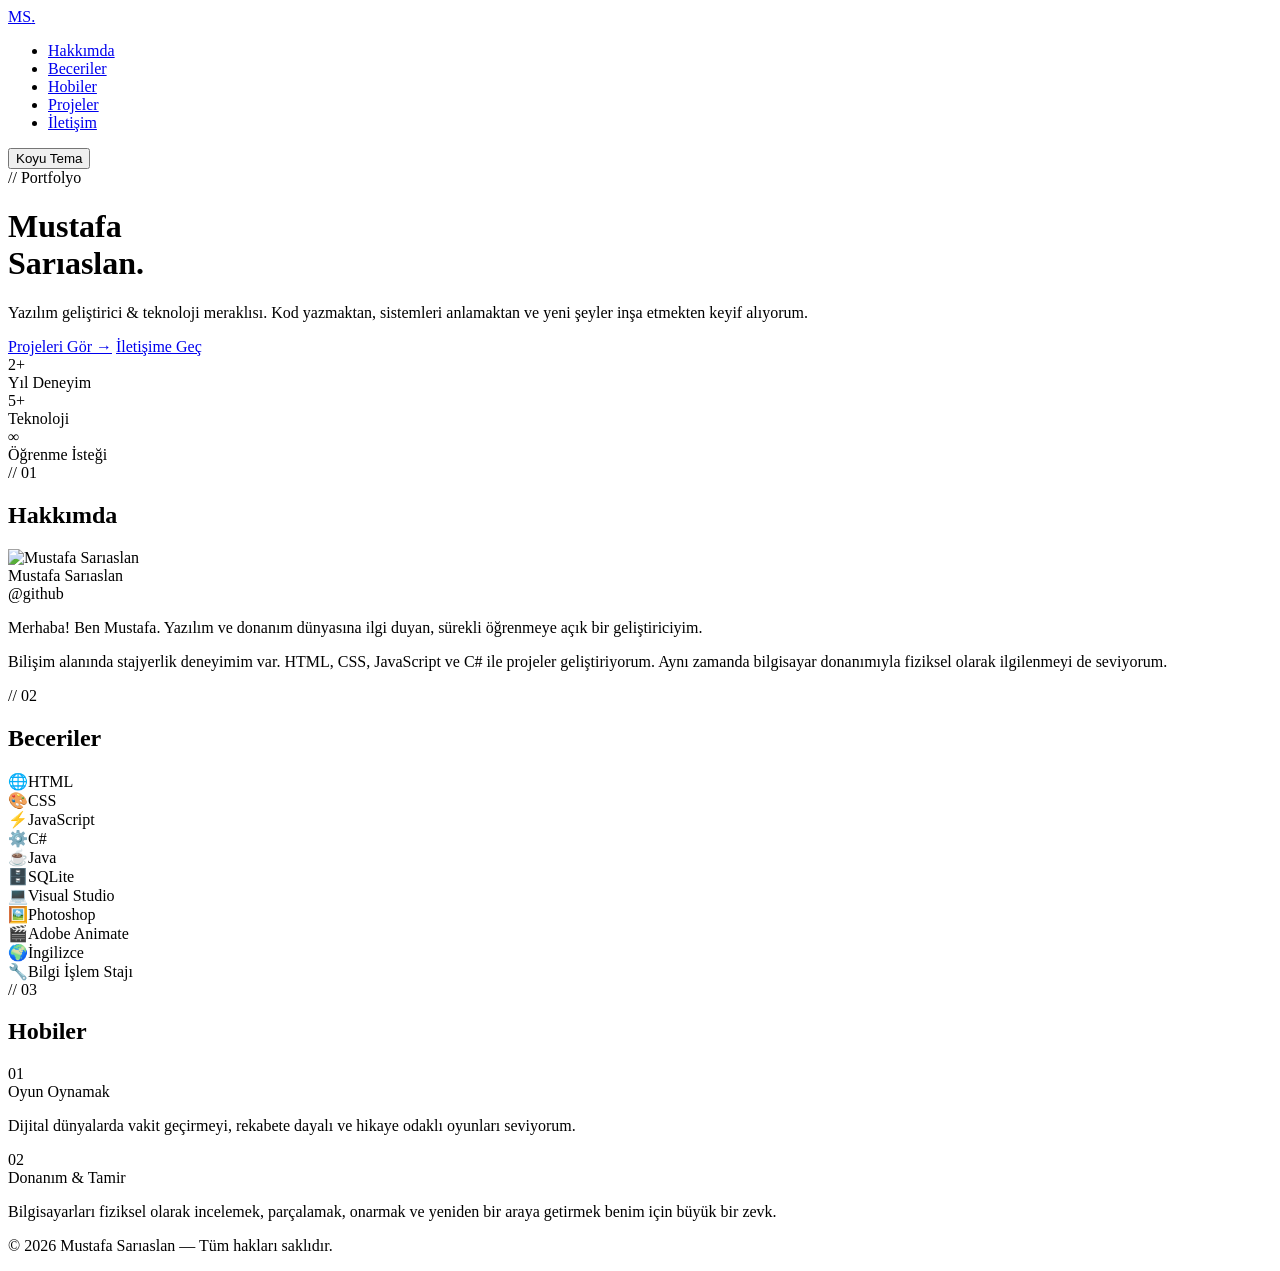
==== index.html @ da4e5751 "index.html eklendi" ====
<!DOCTYPE html>
<html lang="tr">
<head>
  <meta charset="UTF-8" />
  <meta name="viewport" content="width=device-width, initial-scale=1.0" />
  <title>Mustafa Sarıaslan — Portfolio</title>
  <link rel="stylesheet" href="assets/css/style.css" />
</head>
<body>

  <nav>
    <a class="nav-logo" href="index.html">MS<span>.</span></a>
    <ul class="nav-links">
      <li><a href="#hakkimda">Hakkımda</a></li>
      <li><a href="#beceriler">Beceriler</a></li>
      <li><a href="#hobiler">Hobiler</a></li>
      <li><a href="pages/projects.html">Projeler</a></li>
      <li><a href="pages/contact.html">İletişim</a></li>
    </ul>
    <button class="theme-toggle" id="theme-toggle">
      <span class="dot"></span>
      <span id="theme-label">Koyu Tema</span>
    </button>
  </nav>

  <!-- HERO -->
  <div class="hero">
    <div class="hero-bg"></div>
    <div class="hero-grid"></div>

    <div class="hero-content">
      <span class="hero-tag">// Portfolyo</span>
      <h1>
        Mustafa<br>
        <span class="accent2">Sarıaslan</span><span class="accent">.</span>
      </h1>
      <p class="hero-desc">
        Yazılım geliştirici & teknoloji meraklısı. Kod yazmaktan, sistemleri anlamaktan ve yeni şeyler inşa etmekten keyif alıyorum.
      </p>
      <div class="hero-cta">
        <a href="pages/projects.html" class="btn btn-primary">Projeleri Gör →</a>
        <a href="pages/contact.html" class="btn btn-outline">İletişime Geç</a>
      </div>
    </div>

    <div class="hero-right">
      <div class="hero-card">
        <div class="hero-stat">
          <div class="stat-item">
            <div class="stat-num">2+</div>
            <div class="stat-label">Yıl Deneyim</div>
          </div>
          <div class="stat-item">
            <div class="stat-num">5+</div>
            <div class="stat-label">Teknoloji</div>
          </div>
          <div class="stat-item">
            <div class="stat-num">∞</div>
            <div class="stat-label">Öğrenme İsteği</div>
          </div>
        </div>
      </div>
    </div>
  </div>

  <div class="divider"></div>

  <!-- HAKKIMDA -->
  <section id="hakkimda">
    <div class="section-label fade-up">// 01</div>
    <h2 class="section-title fade-up">Hakkımda</h2>

    <div class="about-layout">
      <div class="avatar-wrap fade-up">
        <div class="avatar-frame">
          <img src="https://avatars.githubusercontent.com/gb0u" alt="Mustafa Sarıaslan" />
        </div>
        <div class="avatar-info">
          <div class="name">Mustafa Sarıaslan</div>
          <div class="handle">@github</div>
        </div>
      </div>

      <div class="about-text">
        <p class="fade-up">
          Merhaba! Ben Mustafa. Yazılım ve donanım dünyasına ilgi duyan, sürekli öğrenmeye açık bir geliştiriciyim.
        </p>
        <p class="fade-up">
          Bilişim alanında stajyerlik deneyimim var. HTML, CSS, JavaScript ve C# ile projeler geliştiriyorum. Aynı zamanda bilgisayar donanımıyla fiziksel olarak ilgilenmeyi de seviyorum.
        </p>
      </div>
    </div>
  </section>

  <div class="divider"></div>

  <!-- BECERİLER -->
  <section id="beceriler">
    <div class="section-label fade-up">// 02</div>
    <h2 class="section-title fade-up">Beceriler</h2>
    <div class="skills-grid">
      <div class="skill-card fade-up"><span class="skill-icon">🌐</span>HTML</div>
      <div class="skill-card fade-up"><span class="skill-icon">🎨</span>CSS</div>
      <div class="skill-card fade-up"><span class="skill-icon">⚡</span>JavaScript</div>
      <div class="skill-card fade-up"><span class="skill-icon">⚙️</span>C#</div>
      <div class="skill-card fade-up"><span class="skill-icon">☕</span>Java</div>
      <div class="skill-card fade-up"><span class="skill-icon">🗄️</span>SQLite</div>
      <div class="skill-card fade-up"><span class="skill-icon">💻</span>Visual Studio</div>
      <div class="skill-card fade-up"><span class="skill-icon">🖼️</span>Photoshop</div>
      <div class="skill-card fade-up"><span class="skill-icon">🎬</span>Adobe Animate</div>
      <div class="skill-card fade-up"><span class="skill-icon">🌍</span>İngilizce</div>
      <div class="skill-card fade-up"><span class="skill-icon">🔧</span>Bilgi İşlem Stajı</div>
    </div>
  </section>

  <div class="divider"></div>

  <!-- HOBİLER -->
  <section id="hobiler">
    <div class="section-label fade-up">// 03</div>
    <h2 class="section-title fade-up">Hobiler</h2>
    <div class="hobbies-grid">
      <div class="hobby-card fade-up">
        <div class="hobby-num">01</div>
        <div class="hobby-title">Oyun Oynamak</div>
        <p class="hobby-desc">Dijital dünyalarda vakit geçirmeyi, rekabete dayalı ve hikaye odaklı oyunları seviyorum.</p>
      </div>
      <div class="hobby-card fade-up">
        <div class="hobby-num">02</div>
        <div class="hobby-title">Donanım & Tamir</div>
        <p class="hobby-desc">Bilgisayarları fiziksel olarak incelemek, parçalamak, onarmak ve yeniden bir araya getirmek benim için büyük bir zevk.</p>
      </div>
    </div>
  </section>

  <div class="divider"></div>

  <footer>
    <p>© 2026 Mustafa Sarıaslan — Tüm hakları saklıdır.</p>
  </footer>

  <script src="assets/js/jScript.js"></script>
</body>
</html>
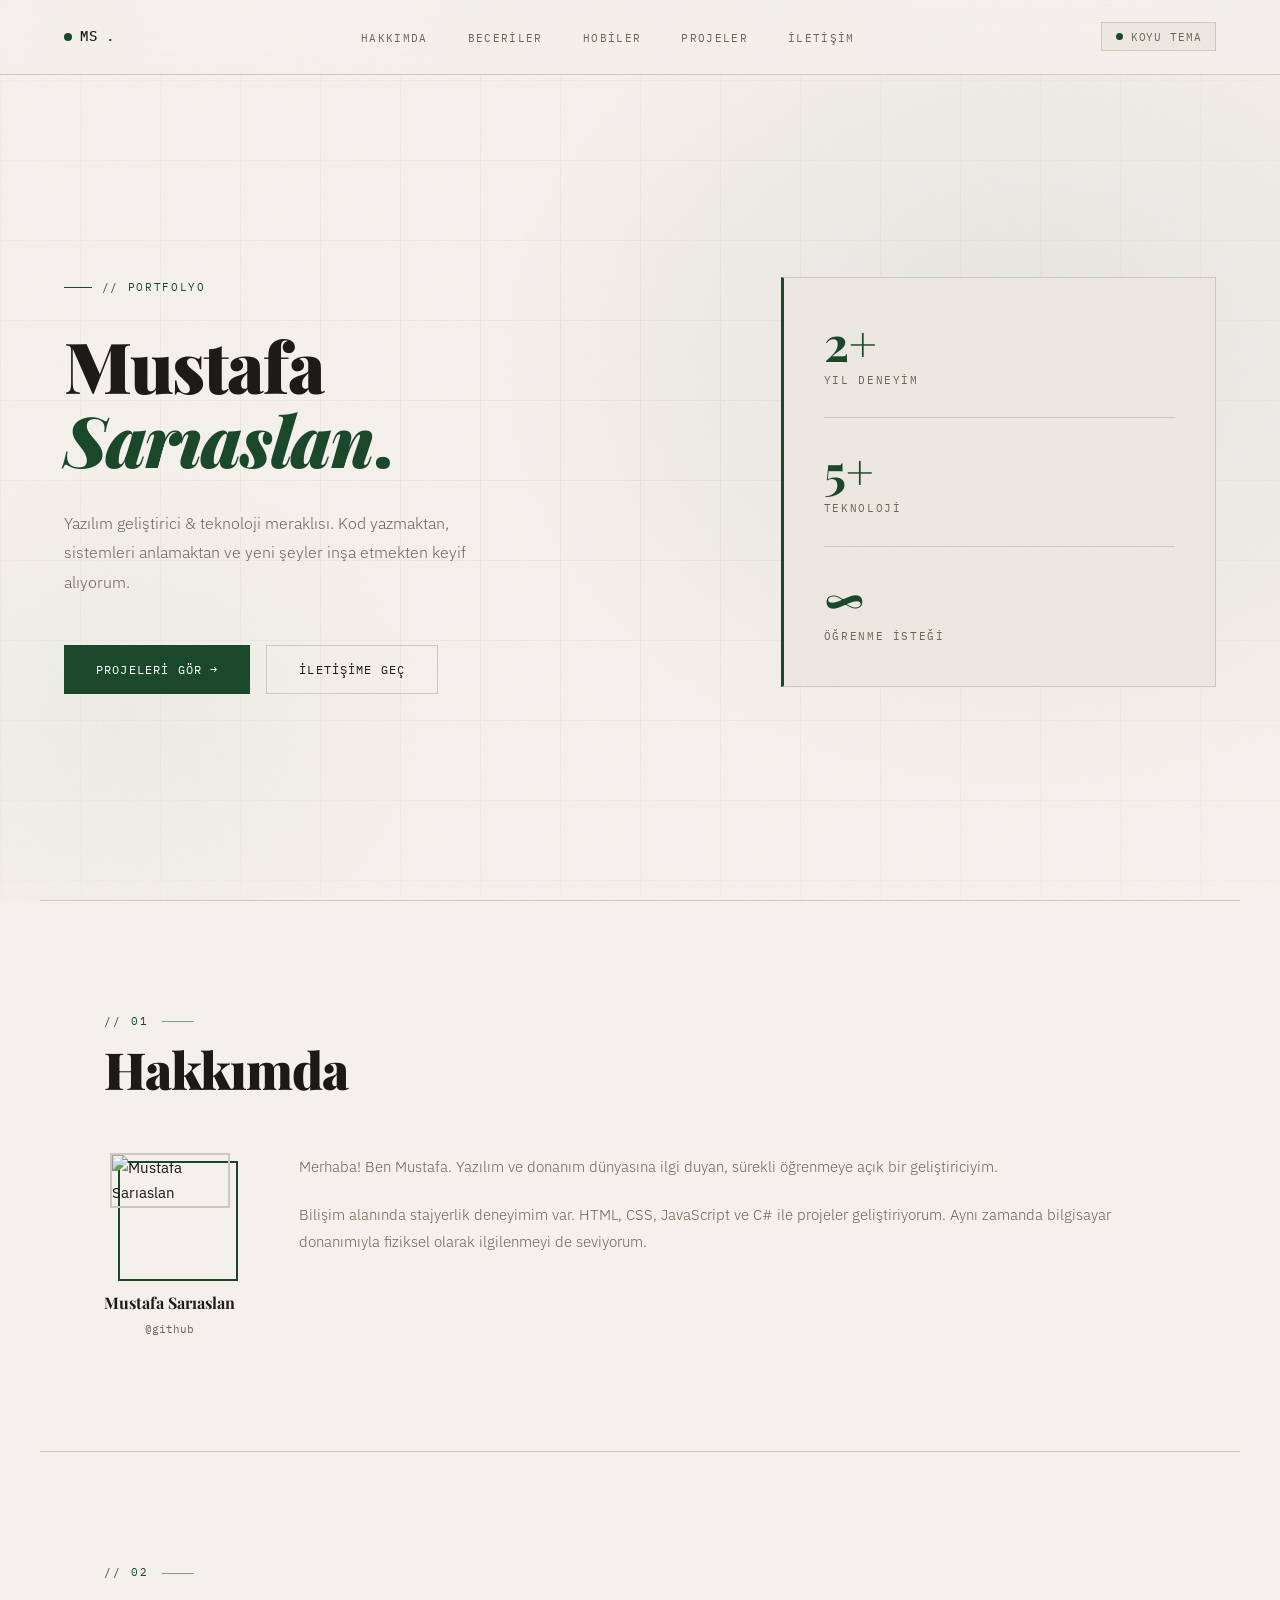
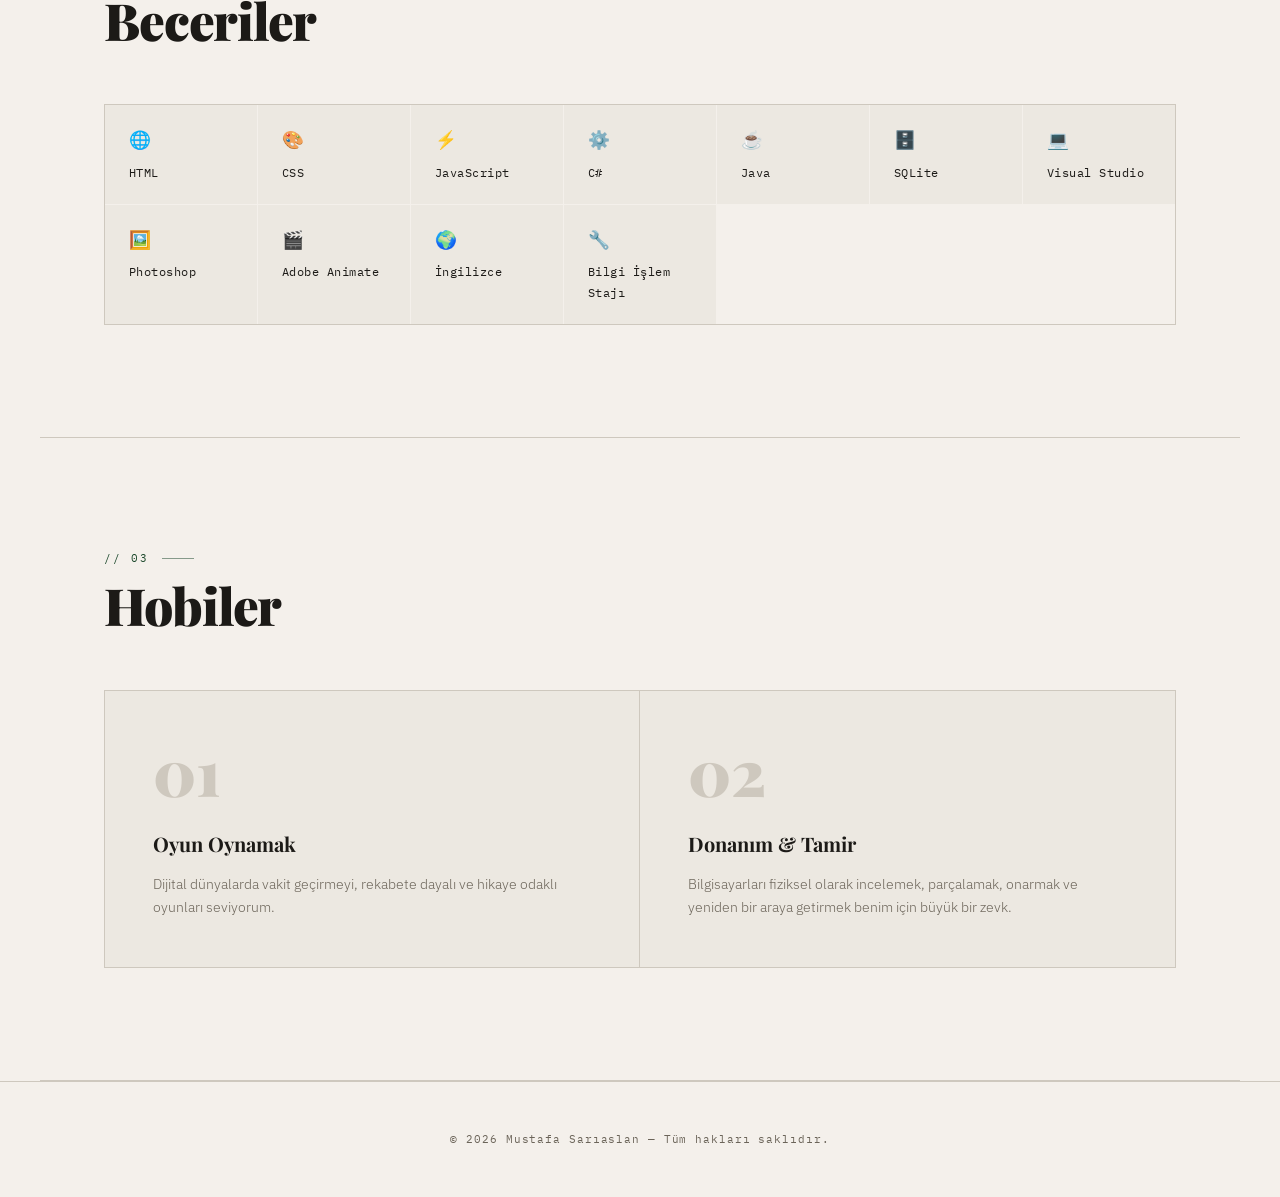
==== commit 3cbff8cf: "Add header and navigation to index.html" ====
--- a/index.html
+++ b/index.html
@@ -1,6 +1,22 @@
 <!DOCTYPE html>
 <html lang="tr">
 <head>
+  <header>
+  <nav class="navbar">
+    <div class="logo">MySite</div>
+
+    <ul class="nav-links" id="navLinks">
+      <li><a href="#">Ana Sayfa</a></li>
+      <li><a href="#">Hakkımda</a></li>
+      <li><a href="#">Projeler</a></li>
+      <li><a href="#">İletişim</a></li>
+    </ul>
+
+    <div class="hamburger" id="hamburger">
+      ☰
+    </div>
+  </nav>
+</header>
   <meta charset="UTF-8" />
   <meta name="viewport" content="width=device-width, initial-scale=1.0" />
   <title>Mustafa Sarıaslan — Portfolio</title>
--- a/assets/css/style.css
+++ b/assets/css/style.css
@@ -0,0 +1,672 @@
+@import url('https://fonts.googleapis.com/css2?family=Playfair+Display:ital,wght@0,400;0,700;0,900;1,400;1,700&family=IBM+Plex+Mono:wght@300;400;500&family=IBM+Plex+Sans:wght@300;400;500&display=swap');
+
+/* === FOREST (light) === */
+:root {
+  --bg: #f4f0eb;
+  --surface: #ece8e1;
+  --surface2: #e2ddd5;
+  --border: #cec8be;
+  --accent: #1a472a;
+  --accent2: #2d7a47;
+  --accent-light: rgba(26,71,42,0.07);
+  --text: #1c1a17;
+  --muted: #6b6459;
+  --glow: rgba(26,71,42,0.15);
+  --nav-bg: rgba(244,240,235,0.92);
+  --hero-grid-color: #d8d2c8;
+  --tag-bg: rgba(26,71,42,0.1);
+}
+
+/* === OBSIDIAN (dark) === */
+:root.dark {
+  --bg: #0e0f0d;
+  --surface: #161813;
+  --surface2: #1d2019;
+  --border: #2e3228;
+  --accent: #4caf72;
+  --accent2: #2d7a47;
+  --accent-light: rgba(76,175,114,0.07);
+  --text: #e8e4dc;
+  --muted: #7a8072;
+  --glow: rgba(76,175,114,0.15);
+  --nav-bg: rgba(14,15,13,0.92);
+  --hero-grid-color: #1d2019;
+  --tag-bg: rgba(76,175,114,0.1);
+}
+
+*, *::before, *::after { box-sizing: border-box; margin: 0; padding: 0; }
+html { scroll-behavior: smooth; }
+
+body {
+  background: var(--bg);
+  color: var(--text);
+  font-family: 'IBM Plex Sans', sans-serif;
+  font-size: 15px;
+  line-height: 1.7;
+  min-height: 100vh;
+  overflow-x: hidden;
+}
+
+body::before {
+  content: '';
+  position: fixed;
+  inset: 0;
+  background-image: url("data:image/svg+xml,%3Csvg viewBox='0 0 512 512' xmlns='http://www.w3.org/2000/svg'%3E%3Cfilter id='noise'%3E%3CfeTurbulence type='fractalNoise' baseFrequency='0.75' numOctaves='4' stitchTiles='stitch'/%3E%3C/filter%3E%3Crect width='100%25' height='100%25' filter='url(%23noise)' opacity='0.04'/%3E%3C/svg%3E");
+  pointer-events: none;
+  z-index: 999;
+  opacity: 0.5;
+}
+
+/* NAV */
+nav {
+  position: fixed;
+  top: 0; left: 0; right: 0;
+  z-index: 100;
+  display: flex;
+  align-items: center;
+  justify-content: space-between;
+  padding: 1.4rem 4rem;
+  background: var(--nav-bg);
+  backdrop-filter: blur(24px);
+  border-bottom: 1px solid var(--border);
+}
+
+.nav-logo {
+  font-family: 'IBM Plex Mono', monospace;
+  font-weight: 500;
+  font-size: 0.88rem;
+  color: var(--text);
+  text-decoration: none;
+  letter-spacing: 0.06em;
+  display: flex;
+  align-items: center;
+  gap: 0.5rem;
+}
+
+.nav-logo::before {
+  content: '';
+  width: 8px;
+  height: 8px;
+  background: var(--accent);
+  border-radius: 50%;
+  display: inline-block;
+}
+
+.nav-logo span { color: var(--accent); }
+
+.nav-links { display: flex; gap: 2.5rem; list-style: none; }
+
+.nav-links a {
+  color: var(--muted);
+  text-decoration: none;
+  font-family: 'IBM Plex Mono', monospace;
+  font-size: 0.7rem;
+  letter-spacing: 0.12em;
+  text-transform: uppercase;
+  transition: color 0.2s;
+  position: relative;
+}
+
+.nav-links a::after {
+  content: '';
+  position: absolute;
+  bottom: -3px;
+  left: 0;
+  width: 0;
+  height: 1px;
+  background: var(--accent);
+  transition: width 0.25s;
+}
+
+.nav-links a:hover { color: var(--accent); }
+.nav-links a:hover::after { width: 100%; }
+
+/* HERO */
+.hero {
+  min-height: 100vh;
+  display: grid;
+  grid-template-columns: 1.2fr 0.8fr;
+  align-items: center;
+  padding: 8rem 4rem 4rem;
+  position: relative;
+  overflow: hidden;
+  gap: 4rem;
+}
+
+.hero-bg {
+  position: absolute;
+  inset: 0;
+  background:
+    radial-gradient(ellipse 60% 70% at 80% 40%, rgba(26,71,42,0.07) 0%, transparent 70%),
+    radial-gradient(ellipse 40% 50% at 10% 80%, rgba(45,122,71,0.04) 0%, transparent 60%);
+}
+
+.hero-grid {
+  position: absolute;
+  inset: 0;
+  background-image:
+    linear-gradient(var(--hero-grid-color) 1px, transparent 1px),
+    linear-gradient(90deg, var(--hero-grid-color) 1px, transparent 1px);
+  background-size: 80px 80px;
+  opacity: 0.4;
+  mask-image: radial-gradient(ellipse 100% 80% at 50% 50%, black, transparent);
+}
+
+.hero-content { position: relative; z-index: 1; }
+
+.hero-right {
+  position: relative;
+  z-index: 1;
+  display: flex;
+  flex-direction: column;
+  gap: 0;
+}
+
+.hero-tag {
+  display: inline-flex;
+  align-items: center;
+  gap: 0.6rem;
+  font-family: 'IBM Plex Mono', monospace;
+  font-size: 0.7rem;
+  letter-spacing: 0.15em;
+  text-transform: uppercase;
+  color: var(--accent);
+  margin-bottom: 2rem;
+  animation: fadeUp 0.6s ease both;
+}
+
+.hero-tag::before {
+  content: '';
+  width: 28px;
+  height: 1px;
+  background: var(--accent);
+}
+
+.hero h1 {
+  font-family: 'Playfair Display', serif;
+  font-size: clamp(3rem, 5.5vw, 5.5rem);
+  font-weight: 900;
+  line-height: 1.05;
+  letter-spacing: -0.02em;
+  margin-bottom: 2rem;
+  animation: fadeUp 0.6s 0.1s ease both;
+}
+
+.hero h1 .accent { color: var(--accent); }
+.hero h1 .accent2 {
+  color: var(--accent);
+  font-style: italic;
+}
+
+.hero-desc {
+  font-size: 1rem;
+  color: var(--muted);
+  font-weight: 300;
+  max-width: 440px;
+  margin-bottom: 3rem;
+  animation: fadeUp 0.6s 0.2s ease both;
+  line-height: 1.85;
+}
+
+.hero-cta {
+  display: flex;
+  gap: 1rem;
+  flex-wrap: wrap;
+  animation: fadeUp 0.6s 0.3s ease both;
+}
+
+/* HERO CARD */
+.hero-card {
+  background: var(--surface);
+  border: 1px solid var(--border);
+  border-left: 3px solid var(--accent);
+  padding: 2.5rem;
+  animation: fadeUp 0.8s 0.4s ease both;
+}
+
+.hero-stat { display: flex; flex-direction: column; gap: 0; }
+
+.stat-item {
+  display: flex;
+  flex-direction: column;
+  gap: 0.3rem;
+  padding: 1.75rem 0;
+  border-bottom: 1px solid var(--border);
+}
+
+.stat-item:first-child { padding-top: 0; }
+.stat-item:last-child { border-bottom: none; padding-bottom: 0; }
+
+.stat-num {
+  font-family: 'Playfair Display', serif;
+  font-size: 3rem;
+  font-weight: 700;
+  color: var(--accent);
+  line-height: 1;
+}
+
+.stat-label {
+  font-family: 'IBM Plex Mono', monospace;
+  font-size: 0.68rem;
+  text-transform: uppercase;
+  letter-spacing: 0.15em;
+  color: var(--muted);
+}
+
+/* BUTTONS */
+.btn {
+  display: inline-flex;
+  align-items: center;
+  gap: 0.6rem;
+  padding: 0.85rem 2rem;
+  border-radius: 0;
+  font-family: 'IBM Plex Mono', monospace;
+  font-size: 0.72rem;
+  letter-spacing: 0.1em;
+  text-transform: uppercase;
+  text-decoration: none;
+  transition: all 0.25s;
+  cursor: pointer;
+  border: none;
+}
+
+.btn-primary {
+  background: var(--accent);
+  color: #fff;
+  position: relative;
+  overflow: hidden;
+}
+
+.btn-primary:hover {
+  transform: translateY(-2px);
+  box-shadow: 0 8px 24px var(--glow);
+  background: var(--accent2);
+}
+
+.btn-outline {
+  background: transparent;
+  color: var(--text);
+  border: 1px solid var(--border);
+}
+
+.btn-outline:hover {
+  border-color: var(--accent);
+  color: var(--accent);
+  transform: translateY(-2px);
+}
+
+/* SECTIONS */
+section {
+  padding: 7rem 4rem;
+  max-width: 1200px;
+  margin: 0 auto;
+}
+
+.section-label {
+  font-family: 'IBM Plex Mono', monospace;
+  font-size: 0.66rem;
+  letter-spacing: 0.2em;
+  text-transform: uppercase;
+  color: var(--accent);
+  margin-bottom: 0.6rem;
+  display: flex;
+  align-items: center;
+  gap: 0.75rem;
+}
+
+.section-label::after {
+  content: '';
+  width: 32px;
+  height: 1px;
+  background: var(--accent);
+  opacity: 0.5;
+}
+
+.section-title {
+  font-family: 'Playfair Display', serif;
+  font-size: clamp(2rem, 4vw, 3.5rem);
+  font-weight: 900;
+  letter-spacing: -0.02em;
+  margin-bottom: 3.5rem;
+  line-height: 1.1;
+}
+
+.divider {
+  width: 100%;
+  height: 1px;
+  background: var(--border);
+  max-width: 1200px;
+  margin: 0 auto;
+}
+
+/* ABOUT LAYOUT */
+.about-layout {
+  display: grid;
+  grid-template-columns: auto 1fr;
+  gap: 4rem;
+  align-items: start;
+}
+
+.avatar-wrap {
+  display: flex;
+  flex-direction: column;
+  align-items: center;
+  gap: 1rem;
+  width: fit-content;
+}
+
+.avatar-frame {
+  position: relative;
+  width: 120px;
+  height: 120px;
+}
+
+.avatar-frame::after {
+  content: '';
+  position: absolute;
+  top: 8px;
+  left: 8px;
+  right: -8px;
+  bottom: -8px;
+  border: 2px solid var(--accent);
+  z-index: 0;
+}
+
+.avatar-frame img {
+  width: 120px;
+  height: 120px;
+  border: 2px solid var(--border);
+  position: relative;
+  z-index: 1;
+  object-fit: cover;
+  filter: grayscale(15%);
+}
+
+.avatar-info { text-align: center; }
+
+.avatar-info .name {
+  font-family: 'Playfair Display', serif;
+  font-size: 1rem;
+  font-weight: 700;
+}
+
+.avatar-info .handle {
+  color: var(--muted);
+  font-family: 'IBM Plex Mono', monospace;
+  font-size: 0.7rem;
+  margin-top: 0.25rem;
+}
+
+.about-text p {
+  color: var(--muted);
+  margin-bottom: 1.25rem;
+  line-height: 1.85;
+  font-weight: 300;
+}
+
+/* SKILLS */
+.skills-grid {
+  display: grid;
+  grid-template-columns: repeat(auto-fill, minmax(148px, 1fr));
+  gap: 1px;
+  border: 1px solid var(--border);
+}
+
+.skill-card {
+  padding: 1.25rem 1.5rem;
+  background: var(--surface);
+  font-family: 'IBM Plex Mono', monospace;
+  font-size: 0.76rem;
+  letter-spacing: 0.04em;
+  transition: all 0.22s;
+  position: relative;
+  overflow: hidden;
+}
+
+.skill-card::before {
+  content: '';
+  position: absolute;
+  bottom: 0; left: 0;
+  height: 2px;
+  width: 0;
+  background: var(--accent);
+  transition: width 0.3s;
+}
+
+.skill-card:hover { background: var(--accent-light); color: var(--accent); }
+.skill-card:hover::before { width: 100%; }
+
+.skill-icon { font-size: 1.1rem; margin-bottom: 0.5rem; display: block; }
+
+/* HOBBIES */
+.hobbies-grid {
+  display: grid;
+  grid-template-columns: repeat(auto-fit, minmax(280px, 1fr));
+  gap: 0;
+  border: 1px solid var(--border);
+}
+
+.hobby-card {
+  padding: 3rem;
+  background: var(--surface);
+  transition: all 0.25s;
+  border-right: 1px solid var(--border);
+  position: relative;
+  overflow: hidden;
+}
+
+.hobby-card:last-child { border-right: none; }
+
+.hobby-card::after {
+  content: '';
+  position: absolute;
+  bottom: 0; left: 0; right: 0;
+  height: 0;
+  background: var(--accent-light);
+  transition: height 0.3s;
+  z-index: 0;
+}
+
+.hobby-card:hover::after { height: 100%; }
+.hobby-card > * { position: relative; z-index: 1; }
+
+.hobby-num {
+  font-family: 'Playfair Display', serif;
+  font-size: 4rem;
+  font-weight: 900;
+  color: var(--border);
+  line-height: 1;
+  margin-bottom: 1.5rem;
+  transition: color 0.25s;
+}
+
+.hobby-card:hover .hobby-num { color: var(--accent); }
+
+.hobby-title {
+  font-family: 'Playfair Display', serif;
+  font-size: 1.25rem;
+  font-weight: 700;
+  margin-bottom: 0.75rem;
+}
+
+.hobby-desc { color: var(--muted); font-size: 0.85rem; font-weight: 300; line-height: 1.7; }
+
+/* CONTACT */
+.contact-grid {
+  display: grid;
+  grid-template-columns: repeat(auto-fit, minmax(260px, 1fr));
+  gap: 1px;
+  background: var(--border);
+  border: 1px solid var(--border);
+}
+
+.contact-card {
+  display: flex;
+  align-items: center;
+  gap: 1.25rem;
+  padding: 1.5rem 2rem;
+  background: var(--surface);
+  text-decoration: none;
+  color: var(--text);
+  transition: all 0.22s;
+  position: relative;
+  overflow: hidden;
+}
+
+.contact-card::before {
+  content: '';
+  position: absolute;
+  left: 0; top: 0; bottom: 0;
+  width: 0;
+  background: var(--accent);
+  transition: width 0.25s;
+}
+
+.contact-card:hover { padding-left: 2.5rem; }
+.contact-card:hover::before { width: 3px; }
+
+.contact-icon { font-size: 1.3rem; flex-shrink: 0; position: relative; z-index: 1; }
+
+.contact-label {
+  font-family: 'IBM Plex Mono', monospace;
+  font-size: 0.66rem;
+  color: var(--muted);
+  text-transform: uppercase;
+  letter-spacing: 0.12em;
+  position: relative; z-index: 1;
+}
+
+.contact-value { font-size: 0.86rem; position: relative; z-index: 1; }
+
+/* PROJECTS */
+.projects-grid {
+  display: grid;
+  grid-template-columns: repeat(auto-fill, minmax(320px, 1fr));
+  gap: 1.5rem;
+}
+
+.project-card {
+  background: var(--surface);
+  border: 1px solid var(--border);
+  padding: 2.5rem;
+  transition: all 0.25s;
+  position: relative;
+  overflow: hidden;
+}
+
+.project-card::after {
+  content: '';
+  position: absolute;
+  top: 0; left: 0; right: 0;
+  height: 2px;
+  background: linear-gradient(90deg, var(--accent), transparent);
+  transform: scaleX(0);
+  transform-origin: left;
+  transition: transform 0.35s;
+}
+
+.project-card:hover { border-color: var(--accent); transform: translateY(-4px); }
+.project-card:hover::after { transform: scaleX(1); }
+
+.project-tag {
+  display: inline-block;
+  font-family: 'IBM Plex Mono', monospace;
+  font-size: 0.66rem;
+  letter-spacing: 0.1em;
+  text-transform: uppercase;
+  color: var(--accent);
+  background: var(--tag-bg);
+  padding: 0.2rem 0.6rem;
+  margin-bottom: 1.25rem;
+}
+
+.project-title {
+  font-family: 'Playfair Display', serif;
+  font-size: 1.3rem;
+  font-weight: 700;
+  margin-bottom: 0.75rem;
+}
+
+.project-desc {
+  color: var(--muted);
+  font-size: 0.85rem;
+  font-weight: 300;
+  margin-bottom: 1.75rem;
+  line-height: 1.7;
+}
+
+.project-link {
+  font-family: 'IBM Plex Mono', monospace;
+  font-size: 0.72rem;
+  color: var(--accent);
+  text-decoration: none;
+  letter-spacing: 0.08em;
+  display: inline-flex;
+  align-items: center;
+  gap: 0.4rem;
+  text-transform: uppercase;
+}
+
+.project-link:hover { gap: 0.8rem; }
+
+/* FOOTER */
+footer {
+  text-align: center;
+  padding: 3rem 2rem;
+  border-top: 1px solid var(--border);
+  color: var(--muted);
+  font-family: 'IBM Plex Mono', monospace;
+  font-size: 0.7rem;
+  letter-spacing: 0.08em;
+}
+
+/* ANIMATIONS */
+@keyframes fadeUp {
+  from { opacity: 0; transform: translateY(22px); }
+  to { opacity: 1; transform: translateY(0); }
+}
+
+.fade-up {
+  opacity: 0;
+  transform: translateY(26px);
+  transition: opacity 0.7s ease, transform 0.7s ease;
+}
+
+.fade-up.visible { opacity: 1; transform: translateY(0); }
+
+/* THEME TOGGLE */
+.theme-toggle {
+  display: flex;
+  align-items: center;
+  gap: 0.5rem;
+  background: var(--surface);
+  border: 1px solid var(--border);
+  border-radius: 0;
+  padding: 0.4rem 0.85rem;
+  cursor: pointer;
+  font-family: 'IBM Plex Mono', monospace;
+  font-size: 0.66rem;
+  color: var(--muted);
+  transition: all 0.2s;
+  letter-spacing: 0.08em;
+  text-transform: uppercase;
+}
+
+.theme-toggle:hover { border-color: var(--accent); color: var(--accent); }
+
+.theme-toggle .dot {
+  width: 7px;
+  height: 7px;
+  border-radius: 50%;
+  background: var(--accent);
+  flex-shrink: 0;
+}
+
+@media (max-width: 900px) {
+  nav { padding: 1rem 1.5rem; }
+  .nav-links { gap: 1.5rem; }
+  .hero { grid-template-columns: 1fr; padding: 7rem 1.5rem 3rem; gap: 3rem; }
+  .hero-right { display: none; }
+  section { padding: 4rem 1.5rem; }
+  .about-layout { grid-template-columns: 1fr; gap: 2rem; }
+}
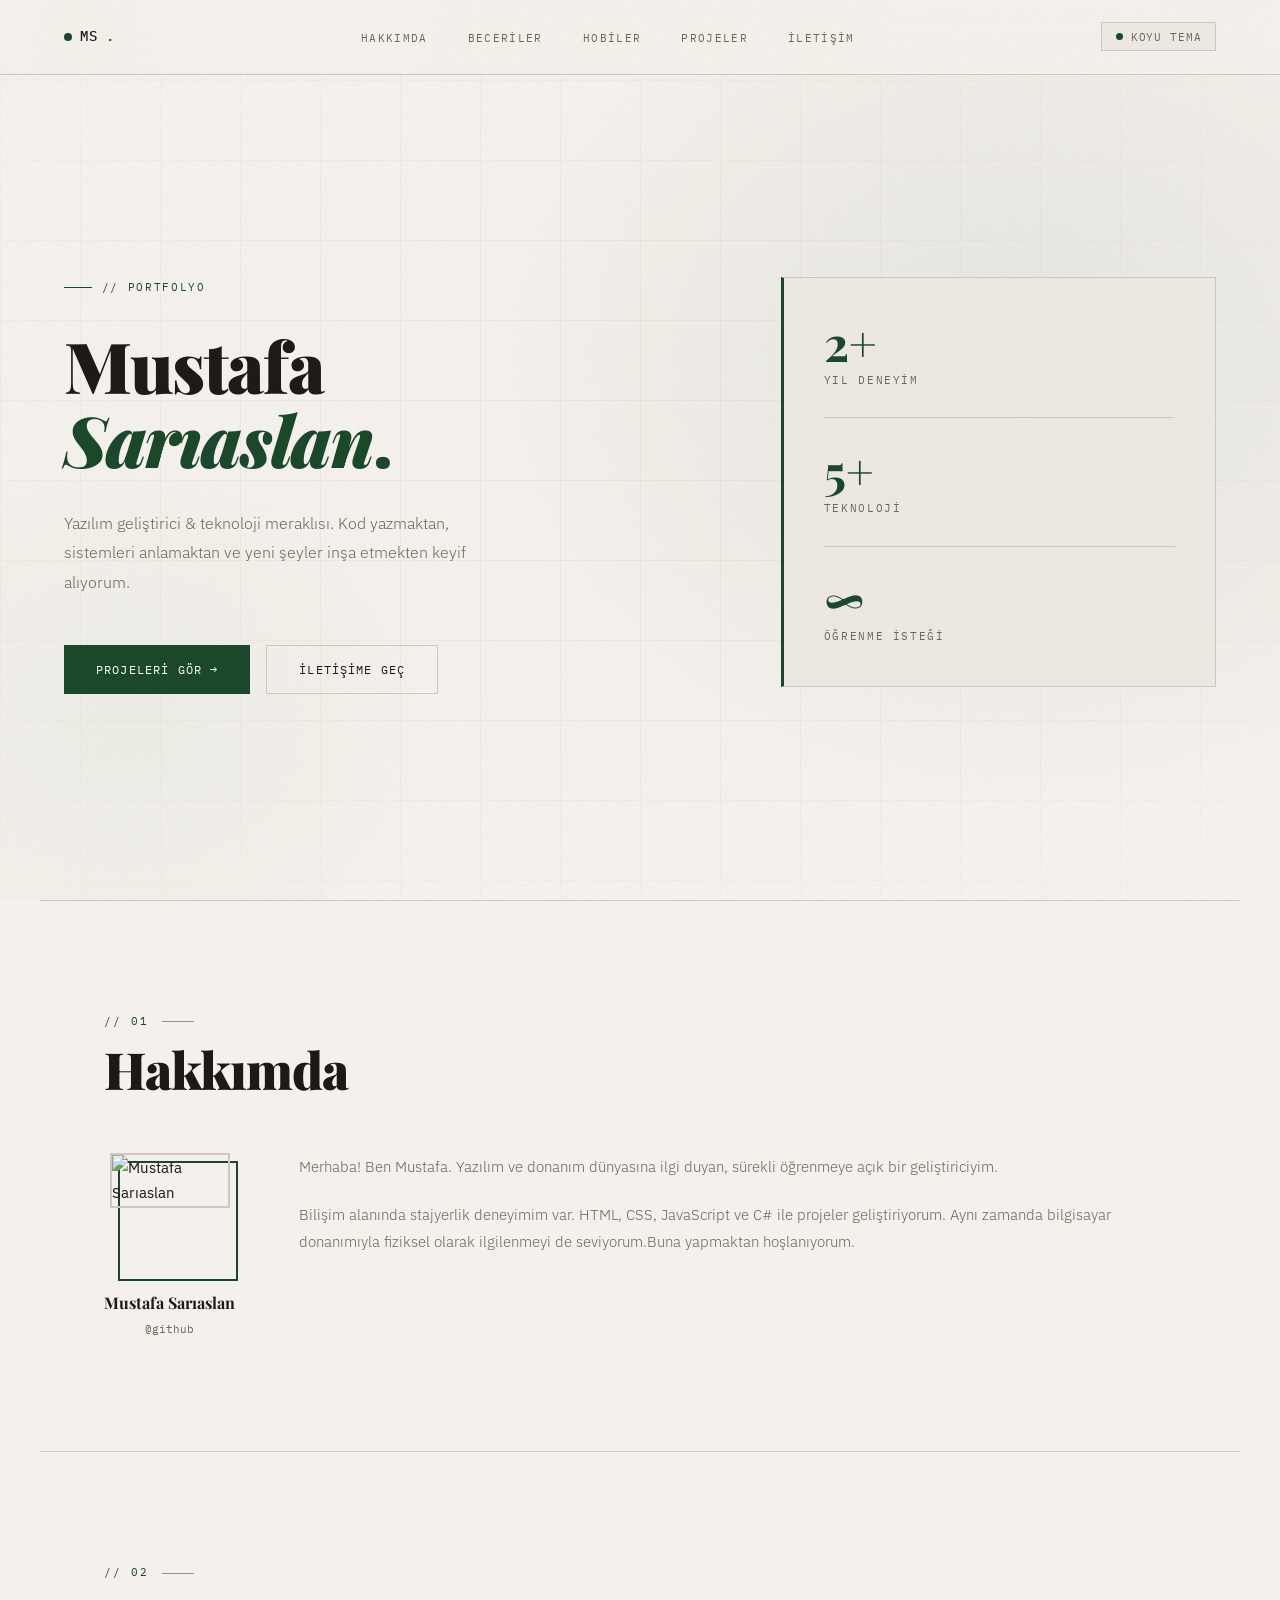
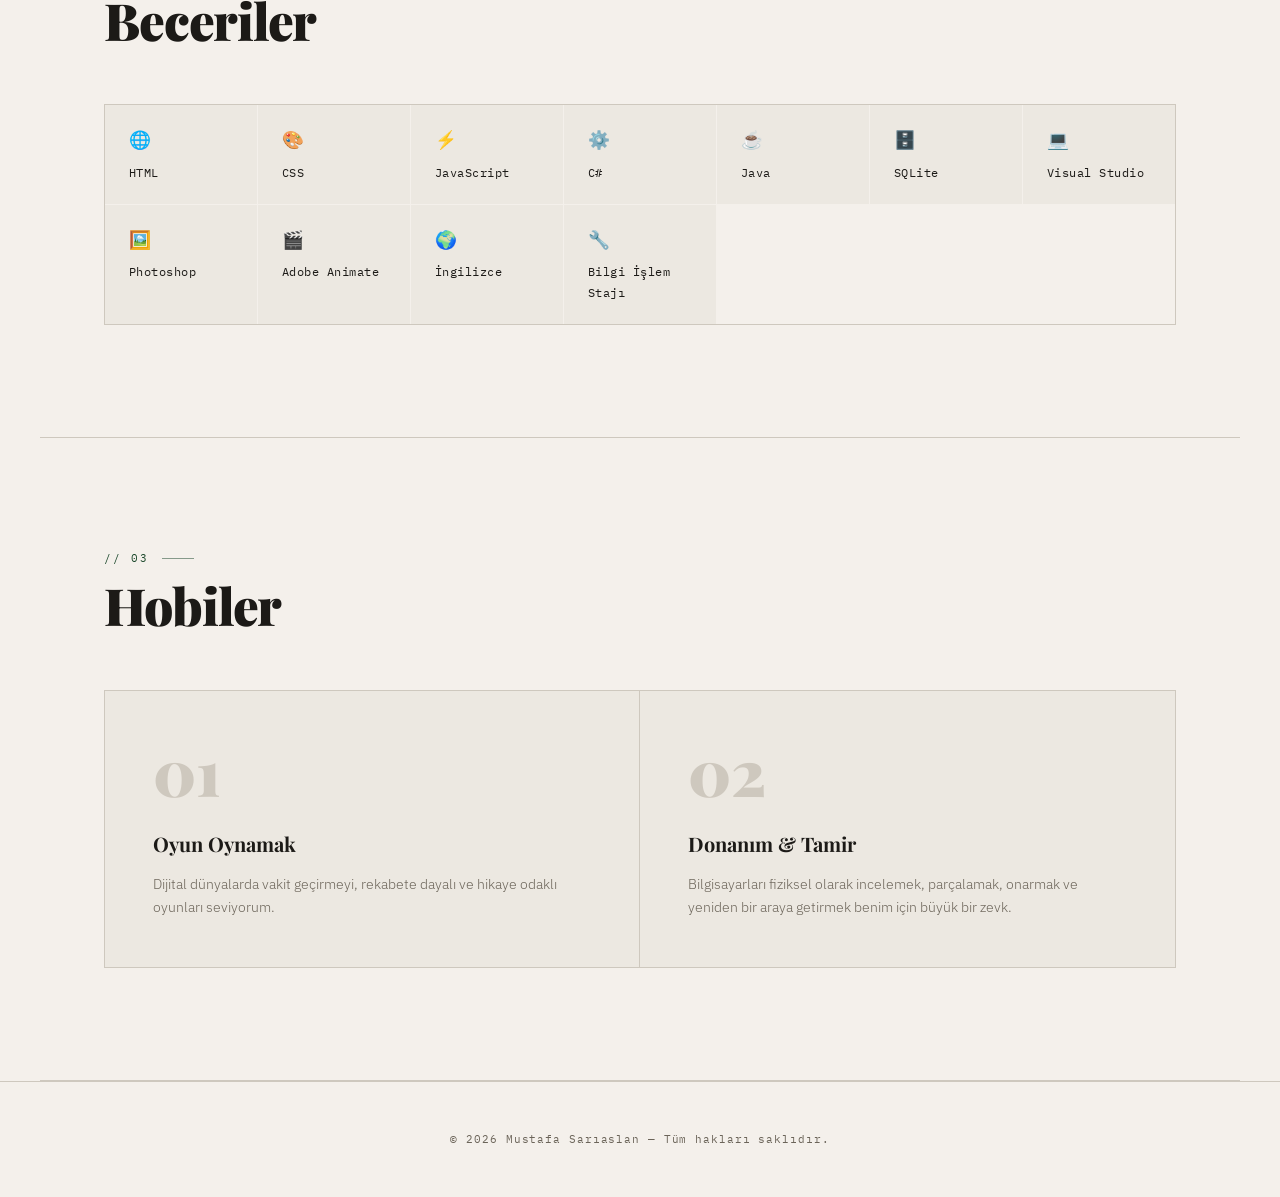
==== commit 778cc67e: "Update index.html" ====
--- a/index.html
+++ b/index.html
@@ -102,7 +102,7 @@
           Merhaba! Ben Mustafa. Yazılım ve donanım dünyasına ilgi duyan, sürekli öğrenmeye açık bir geliştiriciyim.
         </p>
         <p class="fade-up">
-          Bilişim alanında stajyerlik deneyimim var. HTML, CSS, JavaScript ve C# ile projeler geliştiriyorum. Aynı zamanda bilgisayar donanımıyla fiziksel olarak ilgilenmeyi de seviyorum.
+          Bilişim alanında stajyerlik deneyimim var. HTML, CSS, JavaScript ve C# ile projeler geliştiriyorum. Aynı zamanda bilgisayar donanımıyla fiziksel olarak ilgilenmeyi de seviyorum.Buna yapmaktan hoşlanıyorum.
         </p>
       </div>
     </div>
